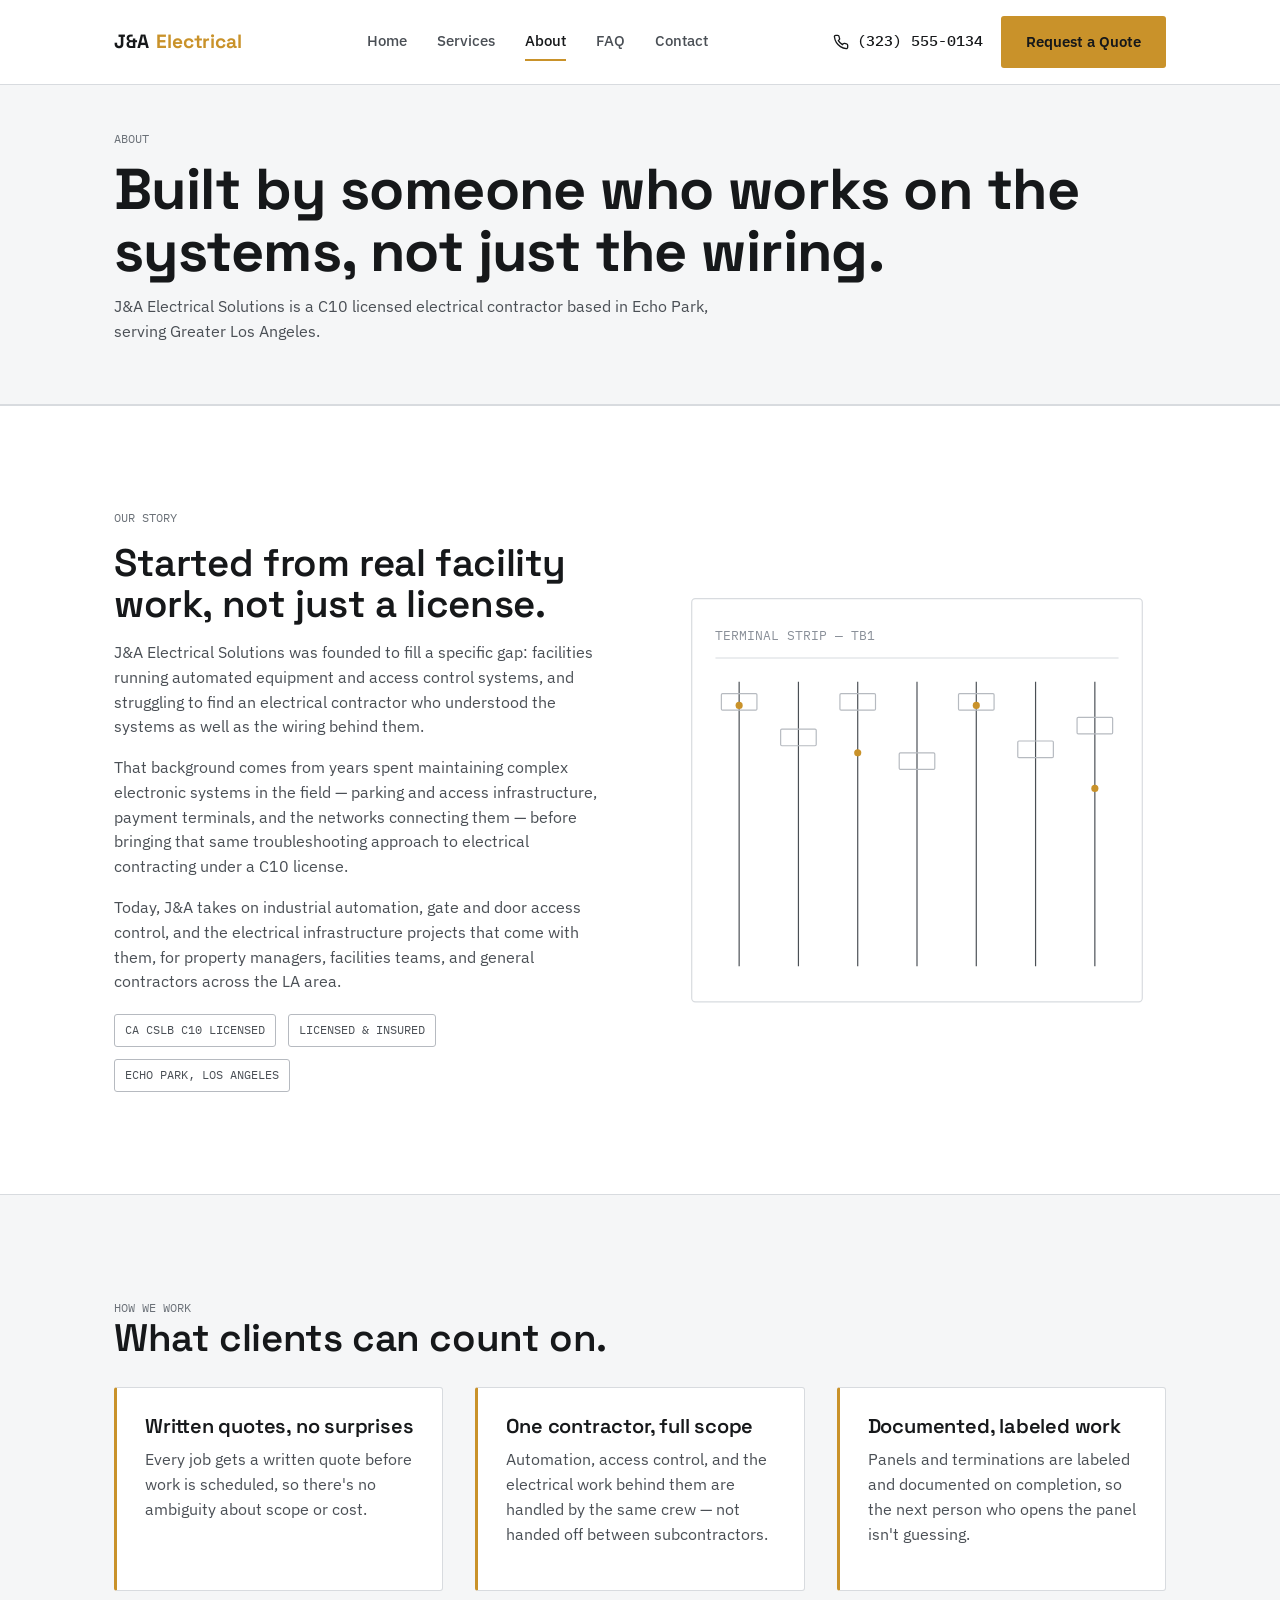
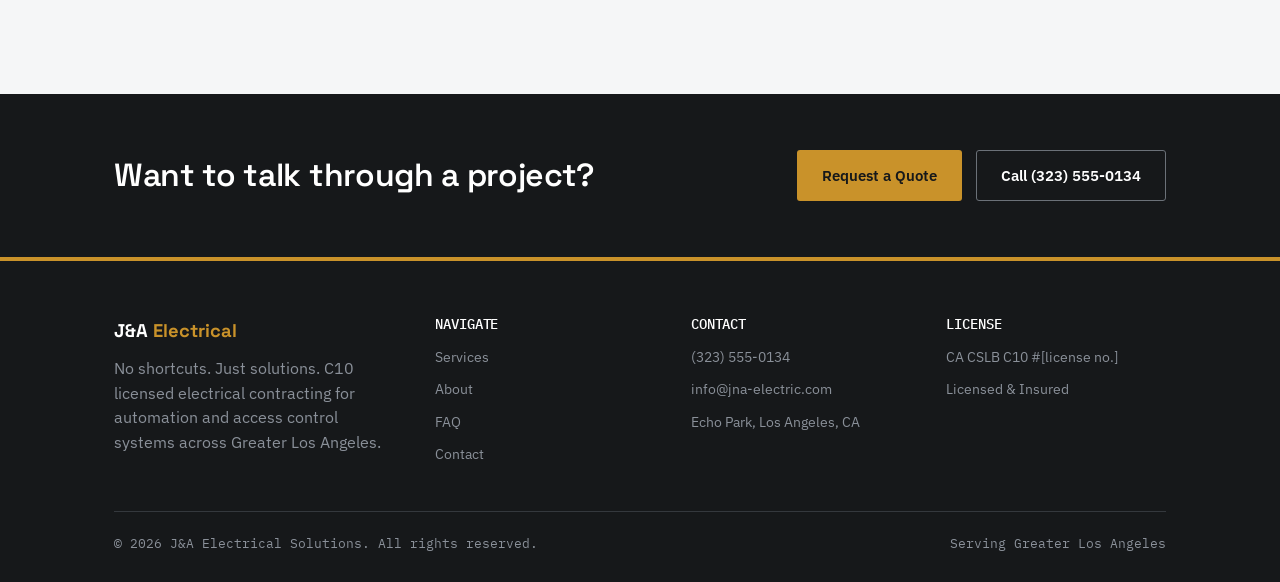
==== about.html @ b327a505 "JNA Website V2" ====
<!DOCTYPE html>
<html lang="en">
<head>
<meta charset="UTF-8">
<meta name="viewport" content="width=device-width, initial-scale=1.0">
<title>About | J&A Electrical Solutions</title>
<meta name="description" content="J&A Electrical Solutions is a C10 licensed electrical contractor in Echo Park, Los Angeles, specializing in industrial automation and access control systems.">
<link rel="preconnect" href="https://fonts.googleapis.com">
<link href="https://fonts.googleapis.com/css2?family=Space+Grotesk:wght@500;600;700&family=IBM+Plex+Sans:wght@400;500;600;700&family=IBM+Plex+Mono:wght@400;500&display=swap" rel="stylesheet">
<link rel="stylesheet" href="css/style.css">
</head>
<body>

<header class="site-header">
  <div class="header-bar">
    <a href="index.html" class="logo">J&amp;A <span>Electrical</span></a>
    <nav class="main-nav" aria-label="Primary">
      <a href="index.html">Home</a>
      <a href="services.html">Services</a>
      <a href="about.html" aria-current="page">About</a>
      <a href="faq.html">FAQ</a>
      <a href="contact.html">Contact</a>
    </nav>
    <div class="header-actions">
      <a class="call-link" href="tel:+13235550134">
        <svg viewBox="0 0 24 24" fill="none" stroke="currentColor" stroke-width="2"><path d="M22 16.92v3a2 2 0 0 1-2.18 2 19.79 19.79 0 0 1-8.63-3.07 19.5 19.5 0 0 1-6-6 19.79 19.79 0 0 1-3.07-8.67A2 2 0 0 1 4.11 2h3a2 2 0 0 1 2 1.72c.127.96.361 1.903.7 2.81a2 2 0 0 1-.45 2.11L8.09 9.91a16 16 0 0 0 6 6l1.27-1.27a2 2 0 0 1 2.11-.45c.907.339 1.85.573 2.81.7A2 2 0 0 1 22 16.92z"/></svg>
        (323) 555-0134
      </a>
      <a href="quote.html" class="btn btn-amber">Request a Quote</a>
      <button class="nav-toggle" aria-label="Toggle menu" aria-expanded="false">
        <svg viewBox="0 0 24 24" fill="none" stroke="currentColor" stroke-width="2"><line x1="3" y1="6" x2="21" y2="6"/><line x1="3" y1="12" x2="21" y2="12"/><line x1="3" y1="18" x2="21" y2="18"/></svg>
      </button>
    </div>
  </div>
</header>

<div class="page-head">
  <div class="container">
    <div class="eyebrow">ABOUT</div>
    <h1 style="margin-bottom: 12px;">Built by someone who works on the systems, not just the wiring.</h1>
    <p>J&amp;A Electrical Solutions is a C10 licensed electrical contractor based in Echo Park, serving Greater Los Angeles.</p>
  </div>
</div>

<section class="section section-top-rule">
  <div class="container split">
    <div>
      <div class="eyebrow" style="margin-bottom: 14px;">OUR STORY</div>
      <h2>Started from real facility work, not just a license.</h2>
      <p>J&amp;A Electrical Solutions was founded to fill a specific gap: facilities running automated equipment and access control systems, and struggling to find an electrical contractor who understood the systems as well as the wiring behind them.</p>
      <p>That background comes from years spent maintaining complex electronic systems in the field — parking and access infrastructure, payment terminals, and the networks connecting them — before bringing that same troubleshooting approach to electrical contracting under a C10 license.</p>
      <p>Today, J&amp;A takes on industrial automation, gate and door access control, and the electrical infrastructure projects that come with them, for property managers, facilities teams, and general contractors across the LA area.</p>
      <div class="badge-row">
        <span class="badge">CA CSLB C10 LICENSED</span>
        <span class="badge">LICENSED &amp; INSURED</span>
        <span class="badge">ECHO PARK, LOS ANGELES</span>
      </div>
    </div>
    <svg viewBox="0 0 420 380" fill="none" xmlns="http://www.w3.org/2000/svg" role="img" aria-label="Schematic diagram of a control terminal strip">
      <rect x="20" y="20" width="380" height="340" rx="3" stroke="#d8dbdf"/>
      <text x="40" y="55" fill="#8a9099" font-family="IBM Plex Mono" font-size="11">TERMINAL STRIP — TB1</text>
      <line x1="40" y1="70" x2="380" y2="70" stroke="#d8dbdf"/>
      <g stroke="#4a4f55">
        <line x1="60" y1="90" x2="60" y2="330"/>
        <line x1="110" y1="90" x2="110" y2="330"/>
        <line x1="160" y1="90" x2="160" y2="330"/>
        <line x1="210" y1="90" x2="210" y2="330"/>
        <line x1="260" y1="90" x2="260" y2="330"/>
        <line x1="310" y1="90" x2="310" y2="330"/>
        <line x1="360" y1="90" x2="360" y2="330"/>
      </g>
      <g fill="#c9922a" stroke="none">
        <circle cx="60" cy="110" r="3"/>
        <circle cx="160" cy="150" r="3"/>
        <circle cx="260" cy="110" r="3"/>
        <circle cx="360" cy="180" r="3"/>
      </g>
      <g stroke="#b6bac0">
        <rect x="45" y="100" width="30" height="14" rx="1"/>
        <rect x="95" y="130" width="30" height="14" rx="1"/>
        <rect x="145" y="100" width="30" height="14" rx="1"/>
        <rect x="195" y="150" width="30" height="14" rx="1"/>
        <rect x="245" y="100" width="30" height="14" rx="1"/>
        <rect x="295" y="140" width="30" height="14" rx="1"/>
        <rect x="345" y="120" width="30" height="14" rx="1"/>
      </g>
    </svg>
  </div>
</section>

<section class="section section--off section-top-rule">
  <div class="container">
    <div class="eyebrow">HOW WE WORK</div>
    <h2>What clients can count on.</h2>
    <div class="grid grid-3" style="margin-top: 28px;">
      <div class="panel panel-terminal">
        <h3>Written quotes, no surprises</h3>
        <p>Every job gets a written quote before work is scheduled, so there's no ambiguity about scope or cost.</p>
      </div>
      <div class="panel panel-terminal">
        <h3>One contractor, full scope</h3>
        <p>Automation, access control, and the electrical work behind them are handled by the same crew — not handed off between subcontractors.</p>
      </div>
      <div class="panel panel-terminal">
        <h3>Documented, labeled work</h3>
        <p>Panels and terminations are labeled and documented on completion, so the next person who opens the panel isn't guessing.</p>
      </div>
    </div>
  </div>
</section>

<section class="cta-band">
  <div class="container">
    <h2>Want to talk through a project?</h2>
    <div class="actions">
      <a href="quote.html" class="btn btn-amber">Request a Quote</a>
      <a href="tel:+13235550134" class="btn btn-outline">Call (323) 555-0134</a>
    </div>
  </div>
</section>

<footer class="site-footer">
  <div class="container">
    <div class="footer-grid">
      <div>
        <div class="footer-logo">J&amp;A <span>Electrical</span></div>
        <p style="color: var(--gray-400); max-width: 32ch;">No shortcuts. Just solutions. C10 licensed electrical contracting for automation and access control systems across Greater Los Angeles.</p>
      </div>
      <div>
        <h4>NAVIGATE</h4>
        <ul>
          <li><a href="services.html">Services</a></li>
          <li><a href="about.html">About</a></li>
          <li><a href="faq.html">FAQ</a></li>
          <li><a href="contact.html">Contact</a></li>
        </ul>
      </div>
      <div>
        <h4>CONTACT</h4>
        <ul>
          <li><a href="tel:+13235550134">(323) 555-0134</a></li>
          <li><a href="mailto:info@jna-electric.com">info@jna-electric.com</a></li>
          <li>Echo Park, Los Angeles, CA</li>
        </ul>
      </div>
      <div>
        <h4>LICENSE</h4>
        <ul>
          <li>CA CSLB C10 #[license no.]</li>
          <li>Licensed &amp; Insured</li>
        </ul>
      </div>
    </div>
    <div class="footer-bottom">
      <span>© 2026 J&amp;A Electrical Solutions. All rights reserved.</span>
      <span>Serving Greater Los Angeles</span>
    </div>
  </div>
</footer>

<div class="mobile-call-bar">
  <a class="call" href="tel:+13235550134">Call Now</a>
  <a class="quote" href="quote.html">Request Quote</a>
</div>

<script src="js/main.js"></script>
</body>
</html>
---- css/style.css ----
/* ============================================================
   J&A Electrical Solutions — Design System
   Concept: "Built like a schematic" — the visual language borrows
   from panel schedules and wiring diagrams: hairline connector
   rules, terminal-style markers, sharp engineered corners.
   Palette is near-monochrome (near-black / charcoal / grays / white)
   with a single restrained amber used only for action + emphasis.
   ============================================================ */

:root {
  /* Color */
  --near-black: #16181a;
  --charcoal: #24272b;
  --gray-800: #34383d;
  --gray-700: #4a4f55;
  --gray-500: #6b7178;
  --gray-400: #8a9099;
  --gray-300: #b6bac0;
  --gray-200: #d8dbdf;
  --gray-100: #eceef0;
  --off-white: #f5f6f7;
  --white: #ffffff;
  --amber: #c9922a;
  --amber-dark: #a97a20;
  --amber-tint: #f4e8d4;

  /* Type */
  --font-head: "Space Grotesk", "Arial Narrow", sans-serif;
  --font-body: "IBM Plex Sans", -apple-system, "Segoe UI", sans-serif;
  --font-mono: "IBM Plex Mono", ui-monospace, monospace;

  /* Layout */
  --max-w: 1180px;
  --gutter: clamp(20px, 5vw, 64px);
  --radius: 3px;
  --border: 1px solid var(--gray-200);
  --border-dark: 1px solid var(--gray-700);
}

* { box-sizing: border-box; }
html { scroll-behavior: smooth; }

body {
  margin: 0;
  font-family: var(--font-body);
  color: var(--near-black);
  background: var(--white);
  line-height: 1.55;
  -webkit-font-smoothing: antialiased;
}

h1, h2, h3, h4 {
  font-family: var(--font-head);
  font-weight: 600;
  line-height: 1.08;
  margin: 0 0 0.4em;
  letter-spacing: -0.01em;
}

h1 { font-size: clamp(2.3rem, 4.6vw, 3.6rem); font-weight: 700; }
h2 { font-size: clamp(1.7rem, 3vw, 2.4rem); }
h3 { font-size: 1.25rem; }

p { margin: 0 0 1em; color: var(--gray-700); max-width: 62ch; }

a { color: inherit; text-decoration: none; }

.container {
  max-width: var(--max-w);
  margin: 0 auto;
  padding: 0 var(--gutter);
}

img, svg { max-width: 100%; display: block; }

:focus-visible {
  outline: 2px solid var(--amber);
  outline-offset: 2px;
}

@media (prefers-reduced-motion: reduce) {
  * { animation: none !important; transition: none !important; }
  html { scroll-behavior: auto; }
}

/* ---------- Utility ---------- */
.eyebrow {
  font-family: var(--font-mono);
  font-size: 0.78rem;
  color: var(--gray-500);
}

.section {
  padding: clamp(56px, 8vw, 104px) 0;
}
.section--dark {
  background: var(--near-black);
  color: var(--gray-200);
}
.section--dark h2, .section--dark h3 { color: var(--white); }
.section--dark p { color: var(--gray-300); }
.section--off {
  background: var(--off-white);
}
.section-top-rule {
  border-top: var(--border);
}
.section--dark.section-top-rule { border-top: var(--border-dark); }

.grid {
  display: grid;
  gap: 32px;
}
.grid-2 { grid-template-columns: repeat(2, 1fr); }
.grid-3 { grid-template-columns: repeat(3, 1fr); }
.grid-4 { grid-template-columns: repeat(4, 1fr); }
@media (max-width: 900px) {
  .grid-2, .grid-3, .grid-4 { grid-template-columns: 1fr; }
}

/* ---------- Buttons ---------- */
.btn {
  display: inline-flex;
  align-items: center;
  gap: 8px;
  font-family: var(--font-body);
  font-weight: 600;
  font-size: 0.95rem;
  padding: 13px 24px;
  border-radius: var(--radius);
  border: 1px solid transparent;
  cursor: pointer;
  transition: background-color 0.15s ease, border-color 0.15s ease, color 0.15s ease;
}
.btn-amber {
  background: var(--amber);
  color: var(--near-black);
}
.btn-amber:hover { background: var(--amber-dark); }
.btn-outline {
  background: transparent;
  border-color: var(--gray-400);
  color: var(--near-black);
}
.btn-outline:hover { border-color: var(--near-black); }
.section--dark .btn-outline,
.hero .btn-outline,
.cta-band .btn-outline {
  border-color: var(--gray-500);
  color: var(--white);
}
.section--dark .btn-outline:hover,
.hero .btn-outline:hover,
.cta-band .btn-outline:hover { border-color: var(--white); }
.btn-block { width: 100%; justify-content: center; }

/* ---------- Header ---------- */
.site-header {
  position: sticky;
  top: 0;
  z-index: 40;
  background: var(--white);
  border-bottom: var(--border);
}
.header-bar {
  display: flex;
  align-items: center;
  justify-content: space-between;
  padding: 16px var(--gutter);
  max-width: var(--max-w);
  margin: 0 auto;
  gap: 24px;
}
.logo {
  font-family: var(--font-head);
  font-weight: 700;
  font-size: 1.2rem;
  letter-spacing: -0.01em;
  display: flex;
  align-items: baseline;
  gap: 8px;
  white-space: nowrap;
}
.logo span {
  color: var(--amber);
}
.main-nav {
  display: flex;
  align-items: center;
  gap: 30px;
}
.main-nav a {
  font-size: 0.95rem;
  font-weight: 500;
  color: var(--gray-700);
  padding: 6px 0;
  border-bottom: 2px solid transparent;
}
.main-nav a:hover, .main-nav a[aria-current="page"] {
  color: var(--near-black);
  border-bottom-color: var(--amber);
}
.header-actions {
  display: flex;
  align-items: center;
  gap: 18px;
}
.call-link {
  display: flex;
  align-items: center;
  gap: 8px;
  font-family: var(--font-mono);
  font-size: 0.92rem;
  font-weight: 500;
  color: var(--near-black);
}
.call-link svg { width: 16px; height: 16px; flex-shrink: 0; }
.nav-toggle {
  display: none;
  background: none;
  border: 1px solid var(--gray-300);
  border-radius: var(--radius);
  padding: 8px 10px;
  cursor: pointer;
}
.nav-toggle svg { width: 20px; height: 20px; }

@media (max-width: 860px) {
  .main-nav {
    position: fixed;
    inset: 65px 0 0 0;
    background: var(--white);
    flex-direction: column;
    align-items: flex-start;
    padding: 24px var(--gutter);
    gap: 4px;
    transform: translateY(-8px);
    opacity: 0;
    pointer-events: none;
    transition: opacity 0.15s ease, transform 0.15s ease;
    border-top: var(--border);
  }
  .main-nav.is-open {
    opacity: 1;
    transform: translateY(0);
    pointer-events: auto;
  }
  .main-nav a { width: 100%; padding: 12px 0; border-bottom: 1px solid var(--gray-100); }
  .nav-toggle { display: inline-flex; }
  /* Header call link + quote button are redundant with the sticky mobile
     call bar, and crowd the header at narrow widths — hide in favor of it. */
  .header-actions .call-link,
  .header-actions .btn-amber { display: none; }
}

/* ---------- Hero ---------- */
.hero {
  padding: clamp(48px, 8vw, 96px) 0 clamp(56px, 7vw, 88px);
  background: var(--near-black);
  color: var(--white);
  overflow: hidden;
}
.hero .container {
  display: grid;
  grid-template-columns: 1.05fr 0.95fr;
  gap: 48px;
  align-items: center;
}
@media (max-width: 900px) {
  .hero .container { grid-template-columns: 1fr; }
}
.hero-eyebrow {
  font-family: var(--font-mono);
  color: var(--amber);
  font-size: 0.82rem;
  margin-bottom: 16px;
}
.hero h1 { color: var(--white); }
.hero p.lead {
  color: var(--gray-300);
  font-size: 1.08rem;
  max-width: 46ch;
}
.hero-actions {
  display: flex;
  gap: 14px;
  flex-wrap: wrap;
  margin-top: 28px;
}
.hero-stats {
  display: flex;
  gap: 28px;
  margin-top: 44px;
  flex-wrap: wrap;
}
.hero-stat .num {
  font-family: var(--font-head);
  font-size: 1.5rem;
  color: var(--white);
}
.hero-stat .label {
  font-family: var(--font-mono);
  font-size: 0.76rem;
  color: var(--gray-400);
}
.hero-diagram { width: 100%; height: auto; }

/* ---------- Panels / cards (sharp, hairline, no shadow) ---------- */
.panel {
  border: var(--border);
  border-radius: var(--radius);
  padding: 28px;
  background: var(--white);
}
.panel-terminal {
  border-left: 3px solid var(--amber);
}
.section--dark .panel {
  border-color: var(--gray-700);
  background: var(--charcoal);
}
.panel h3 { margin-bottom: 10px; }
.panel .tag {
  font-family: var(--font-mono);
  font-size: 0.72rem;
  color: var(--gray-500);
  display: block;
  margin-bottom: 12px;
}

/* ---------- Breadcrumb / page header for interior pages ---------- */
.page-head {
  background: var(--off-white);
  border-bottom: var(--border);
  padding: 44px 0;
}
.page-head .eyebrow { margin-bottom: 10px; }
.page-head p { max-width: 60ch; }

/* ---------- Process / steps (legitimate sequence use of numbering) ---------- */
.steps {
  display: grid;
  grid-template-columns: repeat(4, 1fr);
  gap: 0;
  border: var(--border);
  border-radius: var(--radius);
  overflow: hidden;
}
.step {
  padding: 26px 24px;
  border-right: var(--border);
}
.step:last-child { border-right: none; }
.step .step-num {
  font-family: var(--font-mono);
  color: var(--amber);
  font-size: 0.85rem;
  display: block;
  margin-bottom: 10px;
}
@media (max-width: 900px) {
  .steps { grid-template-columns: 1fr; }
  .step { border-right: none; border-bottom: var(--border); }
  .step:last-child { border-bottom: none; }
}

/* ---------- Testimonials ---------- */
.testimonial {
  border: var(--border);
  border-radius: var(--radius);
  padding: 26px;
  background: var(--white);
  display: flex;
  flex-direction: column;
  height: 100%;
}
.testimonial blockquote {
  margin: 0 0 18px;
  font-size: 1.02rem;
  color: var(--near-black);
}
.testimonial cite {
  font-style: normal;
  font-family: var(--font-mono);
  font-size: 0.8rem;
  color: var(--gray-500);
  margin-top: auto;
}
.stars { color: var(--amber); letter-spacing: 2px; margin-bottom: 12px; font-size: 0.9rem; }

/* ---------- Form ---------- */
.form-panel {
  border: var(--border);
  border-radius: var(--radius);
  padding: clamp(24px, 4vw, 40px);
  background: var(--off-white);
}
.form-row {
  display: grid;
  grid-template-columns: 1fr 1fr;
  gap: 18px;
}
@media (max-width: 640px) {
  .form-row { grid-template-columns: 1fr; }
}
.field { margin-bottom: 18px; }
.field label {
  display: block;
  font-size: 0.85rem;
  font-weight: 600;
  margin-bottom: 6px;
  color: var(--near-black);
}
.field .hint {
  font-family: var(--font-mono);
  font-size: 0.72rem;
  color: var(--gray-500);
  margin-top: 4px;
}
.field input,
.field select,
.field textarea {
  width: 100%;
  font-family: var(--font-body);
  font-size: 0.95rem;
  padding: 11px 12px;
  border: 1px solid var(--gray-300);
  border-radius: var(--radius);
  background: var(--white);
  color: var(--near-black);
}
.field input:focus,
.field select:focus,
.field textarea:focus {
  border-color: var(--amber);
  outline: none;
  box-shadow: 0 0 0 3px var(--amber-tint);
}
fieldset {
  border: 1px solid var(--gray-300);
  border-radius: var(--radius);
  padding: 14px 16px 6px;
  margin: 0 0 18px;
}
fieldset legend {
  font-size: 0.85rem;
  font-weight: 600;
  padding: 0 6px;
}
.radio-row { display: flex; gap: 20px; flex-wrap: wrap; padding-bottom: 10px; }
.radio-row label {
  display: flex;
  align-items: center;
  gap: 7px;
  font-size: 0.9rem;
  font-weight: 400;
  color: var(--gray-700);
}
.radio-row input { width: auto; }
.urgency-note {
  display: none;
  margin-top: -6px;
  margin-bottom: 18px;
  padding: 10px 14px;
  border-left: 3px solid var(--amber);
  background: var(--amber-tint);
  font-size: 0.85rem;
  color: var(--gray-800);
}
.urgency-note.is-visible { display: block; }
.form-success {
  display: none;
  border: 1px solid var(--amber);
  background: var(--amber-tint);
  border-radius: var(--radius);
  padding: 22px;
  text-align: left;
}
.form-success.is-visible { display: block; }
.form-success h3 { margin-bottom: 6px; }

/* ---------- Map / service area ---------- */
.map-frame {
  border: var(--border);
  border-radius: var(--radius);
  overflow: hidden;
  height: 100%;
  min-height: 360px;
}
.map-frame iframe { width: 100%; height: 100%; min-height: 360px; border: 0; display: block; }
.area-list {
  columns: 2;
  column-gap: 24px;
  font-family: var(--font-mono);
  font-size: 0.86rem;
  color: var(--gray-600, var(--gray-700));
}
.area-list li { margin-bottom: 8px; break-inside: avoid; }

/* ---------- FAQ accordion ---------- */
.faq-item {
  border-bottom: var(--border);
}
.faq-item summary {
  cursor: pointer;
  list-style: none;
  padding: 20px 0;
  font-family: var(--font-head);
  font-weight: 600;
  font-size: 1.05rem;
  display: flex;
  justify-content: space-between;
  align-items: center;
  gap: 16px;
}
.faq-item summary::-webkit-details-marker { display: none; }
.faq-item summary .icon {
  flex-shrink: 0;
  width: 22px;
  height: 22px;
  border: 1px solid var(--gray-400);
  border-radius: 50%;
  display: flex;
  align-items: center;
  justify-content: center;
  font-family: var(--font-mono);
  font-size: 1rem;
  color: var(--gray-600, var(--gray-700));
}
.faq-item[open] summary .icon { background: var(--amber); border-color: var(--amber); color: var(--near-black); }
.faq-item[open] summary .icon::before { content: "\2212"; }
.faq-item summary .icon::before { content: "\002B"; }
.faq-item p { padding-bottom: 20px; }

/* ---------- CTA band ---------- */
.cta-band {
  background: var(--near-black);
  color: var(--white);
  padding: 56px 0;
}
.cta-band .container {
  display: flex;
  justify-content: space-between;
  align-items: center;
  gap: 24px;
  flex-wrap: wrap;
}
.cta-band h2 { margin: 0; color: var(--white); font-size: clamp(1.5rem, 3vw, 2rem); }
.cta-band .actions { display: flex; gap: 14px; flex-wrap: wrap; }

/* ---------- Footer ---------- */
.site-footer {
  background: var(--near-black);
  color: var(--gray-400);
  padding: 56px 0 28px;
  border-top: 4px solid var(--amber);
}
.footer-grid {
  display: grid;
  grid-template-columns: 1.3fr 1fr 1fr 1fr;
  gap: 36px;
  padding-bottom: 36px;
  border-bottom: 1px solid var(--gray-800);
}
@media (max-width: 800px) {
  .footer-grid { grid-template-columns: 1fr 1fr; }
}
.footer-grid h4 {
  color: var(--white);
  font-size: 0.85rem;
  font-family: var(--font-mono);
  font-weight: 500;
  margin-bottom: 14px;
}
.footer-grid ul { list-style: none; margin: 0; padding: 0; }
.footer-grid li { margin-bottom: 10px; font-size: 0.9rem; }
.footer-grid a:hover { color: var(--white); }
.footer-logo {
  font-family: var(--font-head);
  font-weight: 700;
  color: var(--white);
  font-size: 1.15rem;
  margin-bottom: 10px;
}
.footer-logo span { color: var(--amber); }
.footer-bottom {
  padding-top: 22px;
  display: flex;
  justify-content: space-between;
  flex-wrap: wrap;
  gap: 10px;
  font-size: 0.8rem;
  font-family: var(--font-mono);
}

/* ---------- Click-to-call sticky mobile bar ---------- */
.mobile-call-bar {
  display: none;
}
@media (max-width: 640px) {
  .mobile-call-bar {
    display: flex;
    position: fixed;
    bottom: 0; left: 0; right: 0;
    z-index: 50;
    background: var(--near-black);
    border-top: 1px solid var(--gray-700);
  }
  .mobile-call-bar a {
    flex: 1;
    text-align: center;
    padding: 14px 10px;
    font-weight: 600;
    font-size: 0.92rem;
    display: flex;
    align-items: center;
    justify-content: center;
    gap: 8px;
  }
  .mobile-call-bar a.call { color: var(--near-black); background: var(--amber); }
  .mobile-call-bar a.quote { color: var(--white); border-left: 1px solid var(--gray-700); }
  body { padding-bottom: 58px; }
}

/* ---------- Misc content pages ---------- */
.split { display: grid; grid-template-columns: 1fr 1fr; gap: 56px; align-items: center; }
@media (max-width: 900px) { .split { grid-template-columns: 1fr; } }
.kicker-rule {
  border: none;
  border-top: var(--border);
  margin: 0 0 40px;
}
.badge-row { display: flex; gap: 12px; flex-wrap: wrap; margin-top: 20px; }
.badge {
  font-family: var(--font-mono);
  font-size: 0.76rem;
  border: 1px solid var(--gray-300);
  border-radius: var(--radius);
  padding: 6px 10px;
  color: var(--gray-700);
}
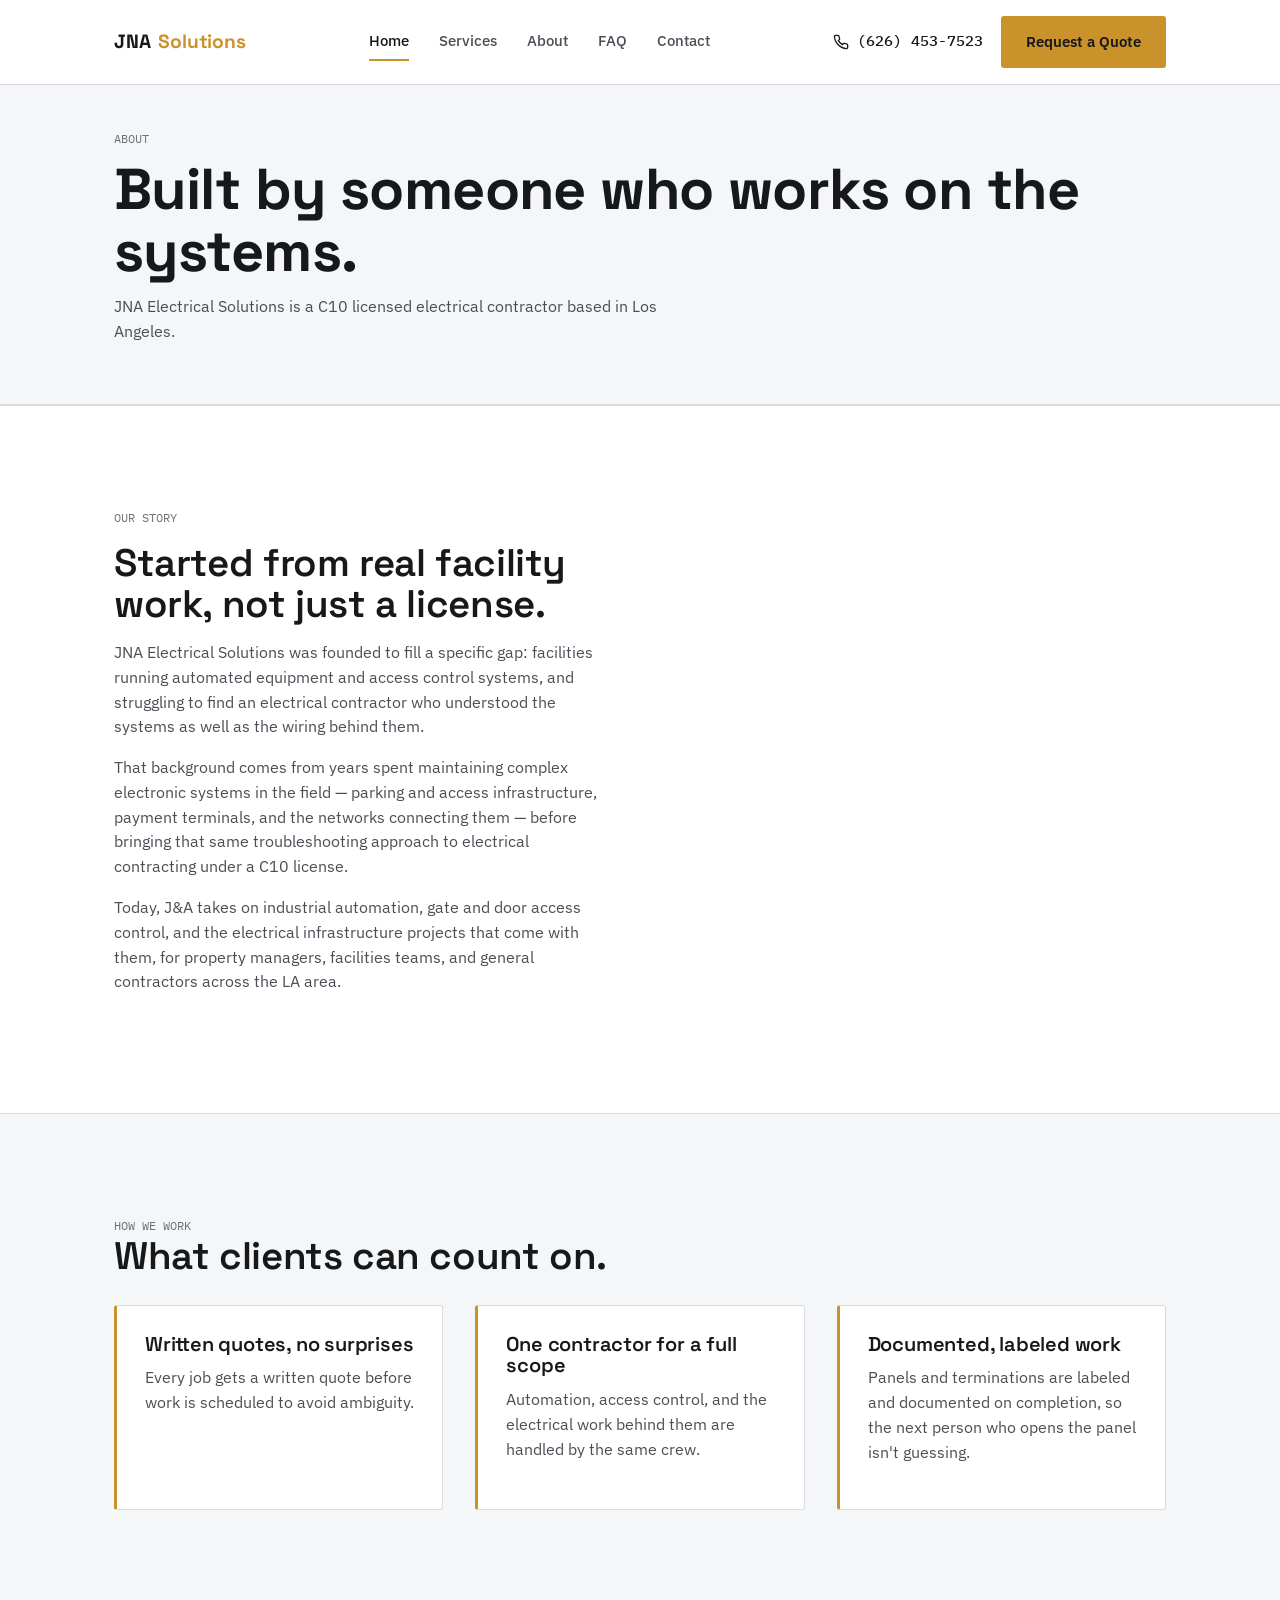
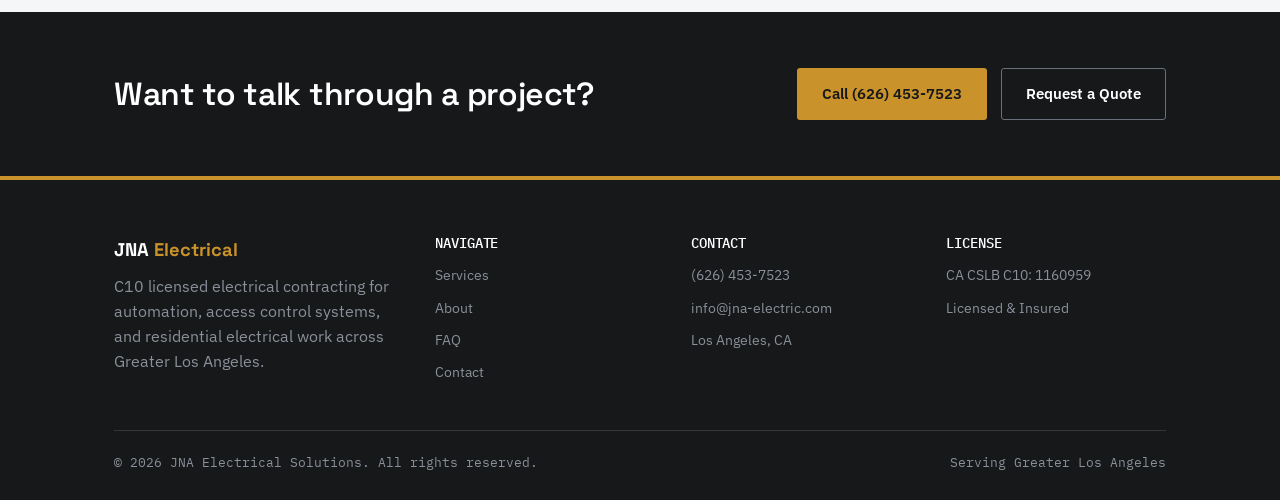
==== commit 815d5f37: "Update about.html" ====
--- a/about.html
+++ b/about.html
@@ -3,7 +3,7 @@
 <head>
 <meta charset="UTF-8">
 <meta name="viewport" content="width=device-width, initial-scale=1.0">
-<title>About | J&A Electrical Solutions</title>
+<title>About | JNA Electrical Solutions</title>
 <meta name="description" content="J&A Electrical Solutions is a C10 licensed electrical contractor in Echo Park, Los Angeles, specializing in industrial automation and access control systems.">
 <link rel="preconnect" href="https://fonts.googleapis.com">
 <link href="https://fonts.googleapis.com/css2?family=Space+Grotesk:wght@500;600;700&family=IBM+Plex+Sans:wght@400;500;600;700&family=IBM+Plex+Mono:wght@400;500&display=swap" rel="stylesheet">
@@ -13,18 +13,18 @@
 
 <header class="site-header">
   <div class="header-bar">
-    <a href="index.html" class="logo">J&amp;A <span>Electrical</span></a>
+    <a href="index.html" class="logo">JNA <span>Solutions</span></a>
     <nav class="main-nav" aria-label="Primary">
-      <a href="index.html">Home</a>
+      <a href="index.html" aria-current="page">Home</a>
       <a href="services.html">Services</a>
-      <a href="about.html" aria-current="page">About</a>
+      <a href="about.html">About</a>
       <a href="faq.html">FAQ</a>
       <a href="contact.html">Contact</a>
     </nav>
     <div class="header-actions">
-      <a class="call-link" href="tel:+13235550134">
+      <a class="call-link" href="tel:+16264537523">
         <svg viewBox="0 0 24 24" fill="none" stroke="currentColor" stroke-width="2"><path d="M22 16.92v3a2 2 0 0 1-2.18 2 19.79 19.79 0 0 1-8.63-3.07 19.5 19.5 0 0 1-6-6 19.79 19.79 0 0 1-3.07-8.67A2 2 0 0 1 4.11 2h3a2 2 0 0 1 2 1.72c.127.96.361 1.903.7 2.81a2 2 0 0 1-.45 2.11L8.09 9.91a16 16 0 0 0 6 6l1.27-1.27a2 2 0 0 1 2.11-.45c.907.339 1.85.573 2.81.7A2 2 0 0 1 22 16.92z"/></svg>
-        (323) 555-0134
+        (626) 453-7523
       </a>
       <a href="quote.html" class="btn btn-amber">Request a Quote</a>
       <button class="nav-toggle" aria-label="Toggle menu" aria-expanded="false">
@@ -37,8 +37,8 @@
 <div class="page-head">
   <div class="container">
     <div class="eyebrow">ABOUT</div>
-    <h1 style="margin-bottom: 12px;">Built by someone who works on the systems, not just the wiring.</h1>
-    <p>J&amp;A Electrical Solutions is a C10 licensed electrical contractor based in Echo Park, serving Greater Los Angeles.</p>
+    <h1 style="margin-bottom: 12px;">Built by someone who works on the systems.</h1>
+    <p>JNA Electrical Solutions is a C10 licensed electrical contractor based in Los Angeles.</p>
   </div>
 </div>
 
@@ -47,16 +47,16 @@
     <div>
       <div class="eyebrow" style="margin-bottom: 14px;">OUR STORY</div>
       <h2>Started from real facility work, not just a license.</h2>
-      <p>J&amp;A Electrical Solutions was founded to fill a specific gap: facilities running automated equipment and access control systems, and struggling to find an electrical contractor who understood the systems as well as the wiring behind them.</p>
+      <p>JNA Electrical Solutions was founded to fill a specific gap: facilities running automated equipment and access control systems, and struggling to find an electrical contractor who understood the systems as well as the wiring behind them.</p>
       <p>That background comes from years spent maintaining complex electronic systems in the field — parking and access infrastructure, payment terminals, and the networks connecting them — before bringing that same troubleshooting approach to electrical contracting under a C10 license.</p>
       <p>Today, J&amp;A takes on industrial automation, gate and door access control, and the electrical infrastructure projects that come with them, for property managers, facilities teams, and general contractors across the LA area.</p>
-      <div class="badge-row">
+      <!-- <div class="badge-row">
         <span class="badge">CA CSLB C10 LICENSED</span>
         <span class="badge">LICENSED &amp; INSURED</span>
         <span class="badge">ECHO PARK, LOS ANGELES</span>
-      </div>
+      </div> -->
     </div>
-    <svg viewBox="0 0 420 380" fill="none" xmlns="http://www.w3.org/2000/svg" role="img" aria-label="Schematic diagram of a control terminal strip">
+    <!-- <svg viewBox="0 0 420 380" fill="none" xmlns="http://www.w3.org/2000/svg" role="img" aria-label="Schematic diagram of a control terminal strip">
       <rect x="20" y="20" width="380" height="340" rx="3" stroke="#d8dbdf"/>
       <text x="40" y="55" fill="#8a9099" font-family="IBM Plex Mono" font-size="11">TERMINAL STRIP — TB1</text>
       <line x1="40" y1="70" x2="380" y2="70" stroke="#d8dbdf"/>
@@ -84,7 +84,7 @@
         <rect x="295" y="140" width="30" height="14" rx="1"/>
         <rect x="345" y="120" width="30" height="14" rx="1"/>
       </g>
-    </svg>
+    </svg> -->
   </div>
 </section>
 
@@ -95,11 +95,11 @@
     <div class="grid grid-3" style="margin-top: 28px;">
       <div class="panel panel-terminal">
         <h3>Written quotes, no surprises</h3>
-        <p>Every job gets a written quote before work is scheduled, so there's no ambiguity about scope or cost.</p>
+        <p>Every job gets a written quote before work is scheduled to avoid ambiguity.</p>
       </div>
       <div class="panel panel-terminal">
-        <h3>One contractor, full scope</h3>
-        <p>Automation, access control, and the electrical work behind them are handled by the same crew — not handed off between subcontractors.</p>
+        <h3>One contractor for a full scope</h3>
+        <p>Automation, access control, and the electrical work behind them are handled by the same crew.</p>
       </div>
       <div class="panel panel-terminal">
         <h3>Documented, labeled work</h3>
@@ -113,8 +113,8 @@
   <div class="container">
     <h2>Want to talk through a project?</h2>
     <div class="actions">
-      <a href="quote.html" class="btn btn-amber">Request a Quote</a>
-      <a href="tel:+13235550134" class="btn btn-outline">Call (323) 555-0134</a>
+      <a href="tel:+16264537523" class="btn btn-amber">Call (626) 453-7523</a>
+      <a href="quote.html" class="btn btn-outline">Request a Quote</a>
     </div>
   </div>
 </section>
@@ -123,8 +123,8 @@
   <div class="container">
     <div class="footer-grid">
       <div>
-        <div class="footer-logo">J&amp;A <span>Electrical</span></div>
-        <p style="color: var(--gray-400); max-width: 32ch;">No shortcuts. Just solutions. C10 licensed electrical contracting for automation and access control systems across Greater Los Angeles.</p>
+        <div class="footer-logo">JNA <span>Electrical</span></div>
+        <p style="color: var(--gray-400); max-width: 32ch;">C10 licensed electrical contracting for automation, access control systems, and residential electrical work across Greater Los Angeles.</p>
       </div>
       <div>
         <h4>NAVIGATE</h4>
@@ -138,28 +138,28 @@
       <div>
         <h4>CONTACT</h4>
         <ul>
-          <li><a href="tel:+13235550134">(323) 555-0134</a></li>
+          <li><a href="tel:+16264537523">(626) 453-7523</a></li>
           <li><a href="mailto:info@jna-electric.com">info@jna-electric.com</a></li>
-          <li>Echo Park, Los Angeles, CA</li>
+          <li>Los Angeles, CA</li>
         </ul>
       </div>
       <div>
         <h4>LICENSE</h4>
         <ul>
-          <li>CA CSLB C10 #[license no.]</li>
+          <li>CA CSLB C10: 1160959</li>
           <li>Licensed &amp; Insured</li>
         </ul>
       </div>
     </div>
     <div class="footer-bottom">
-      <span>© 2026 J&amp;A Electrical Solutions. All rights reserved.</span>
+      <span>© 2026 JNA Electrical Solutions. All rights reserved.</span>
       <span>Serving Greater Los Angeles</span>
     </div>
   </div>
 </footer>
 
 <div class="mobile-call-bar">
-  <a class="call" href="tel:+13235550134">Call Now</a>
+  <a class="call" href="tel:+16264537523">Call Now</a>
   <a class="quote" href="quote.html">Request Quote</a>
 </div>
 
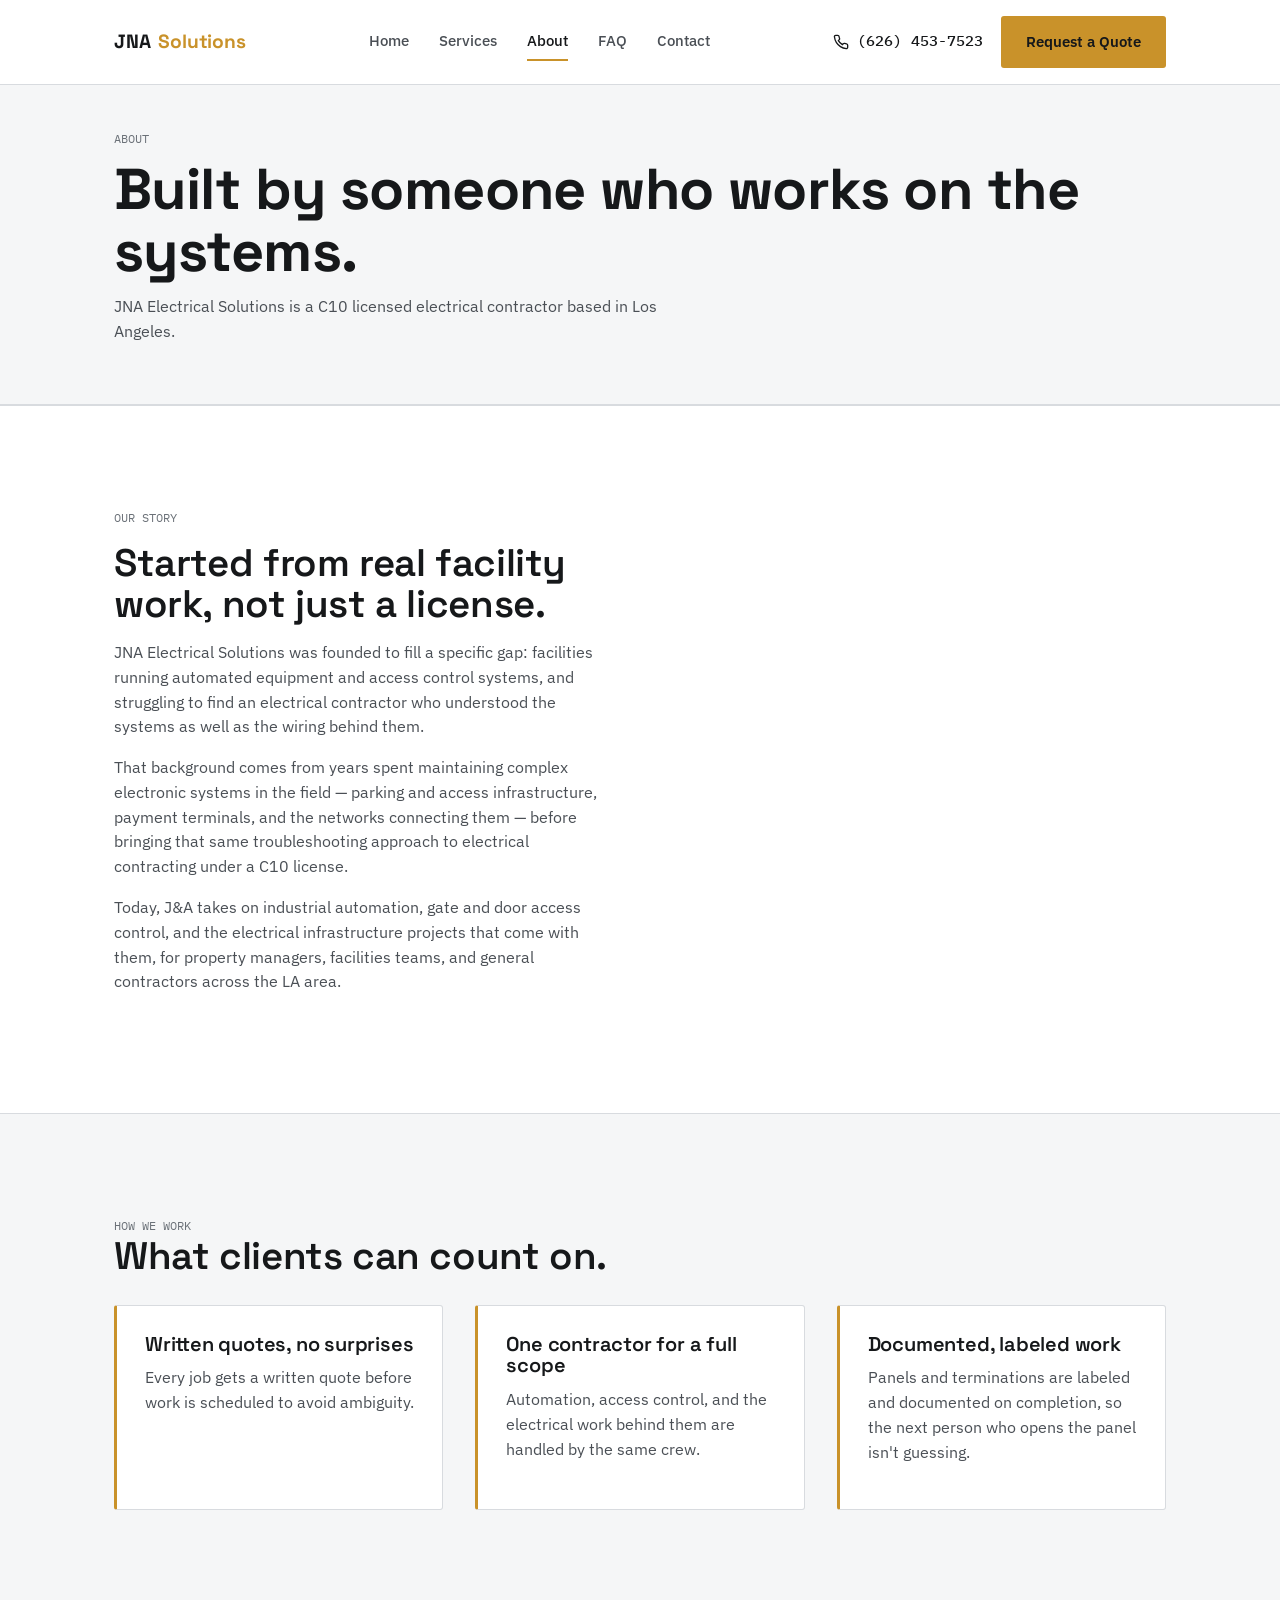
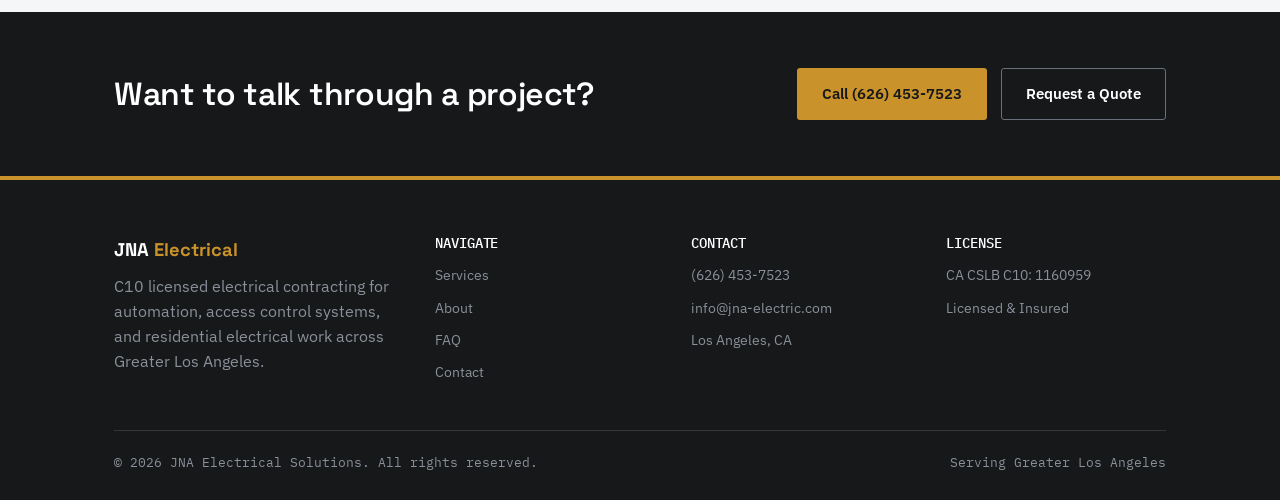
==== commit 51ad948a: "Update navigation links in about.html" ====
--- a/about.html
+++ b/about.html
@@ -15,9 +15,9 @@
   <div class="header-bar">
     <a href="index.html" class="logo">JNA <span>Solutions</span></a>
     <nav class="main-nav" aria-label="Primary">
-      <a href="index.html" aria-current="page">Home</a>
+      <a href="index.html">Home</a>
       <a href="services.html">Services</a>
-      <a href="about.html">About</a>
+      <a href="about.html" aria-current="page">About</a>
       <a href="faq.html">FAQ</a>
       <a href="contact.html">Contact</a>
     </nav>
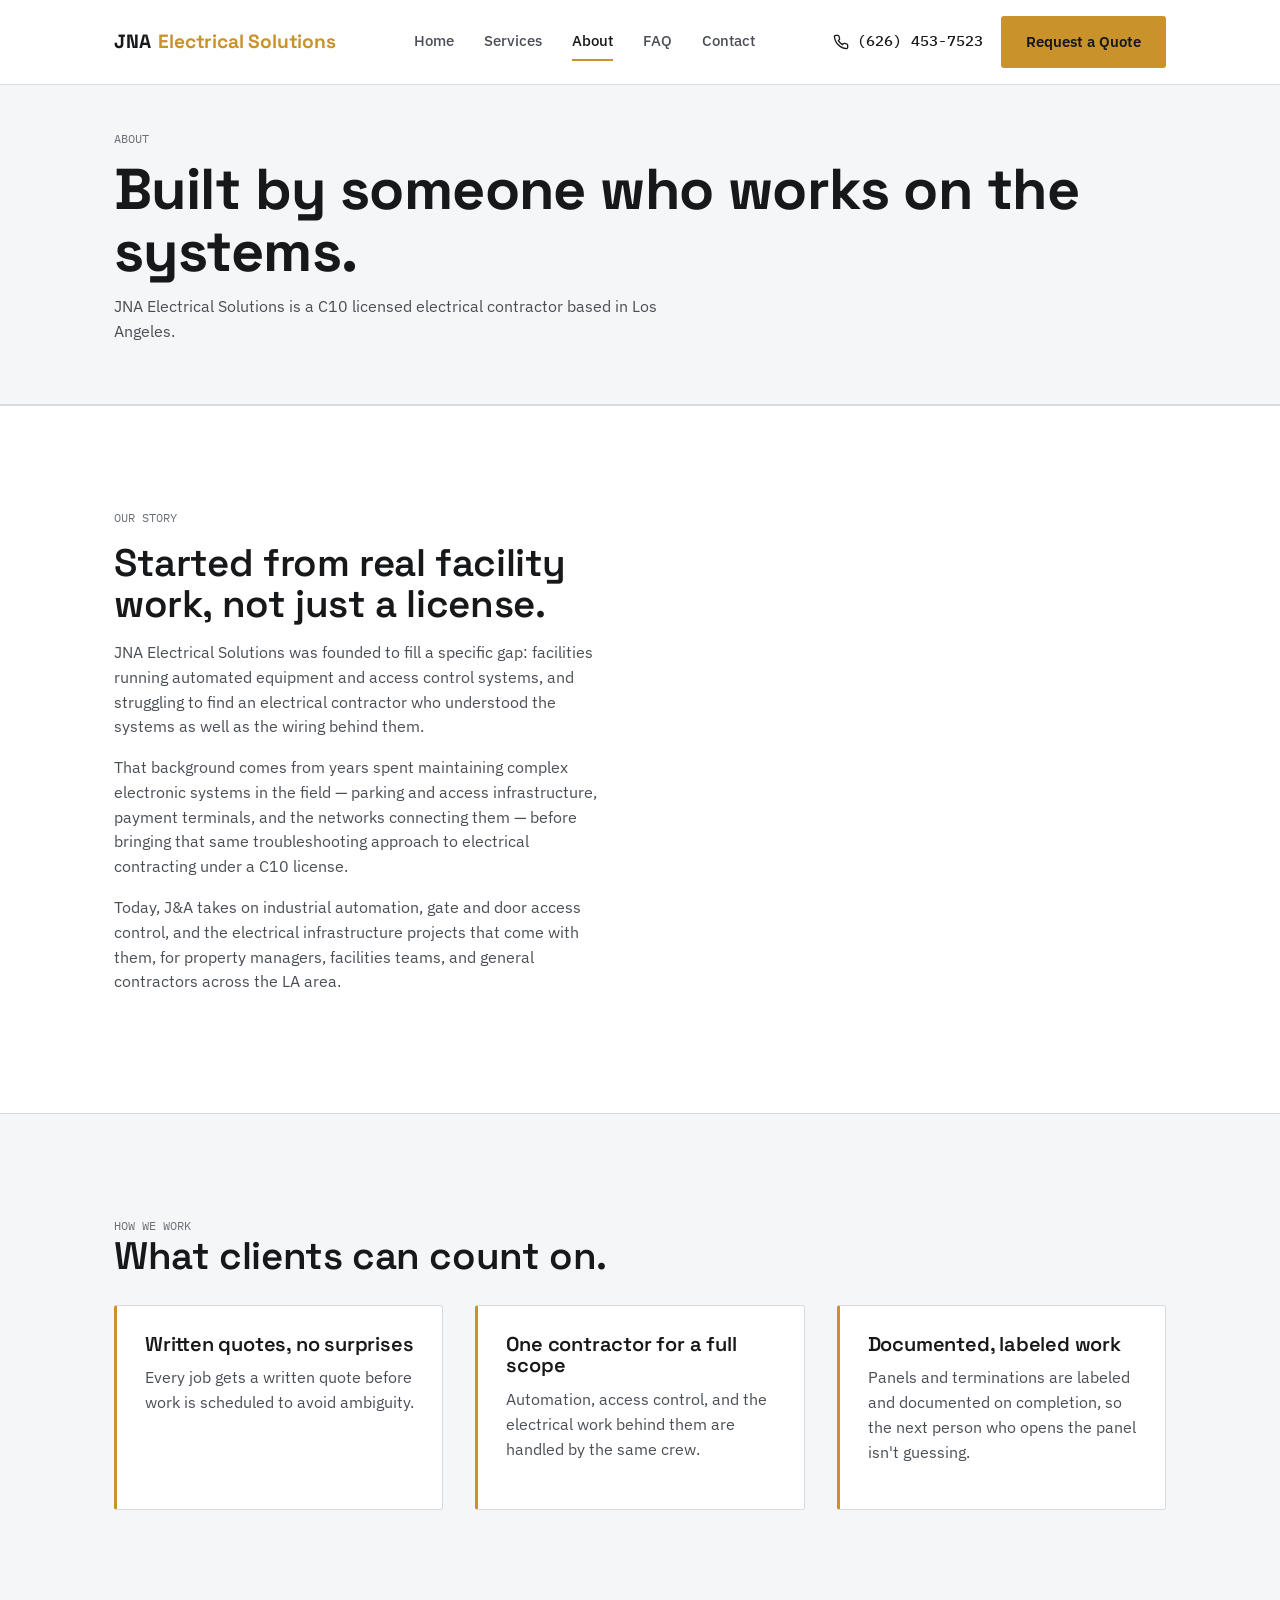
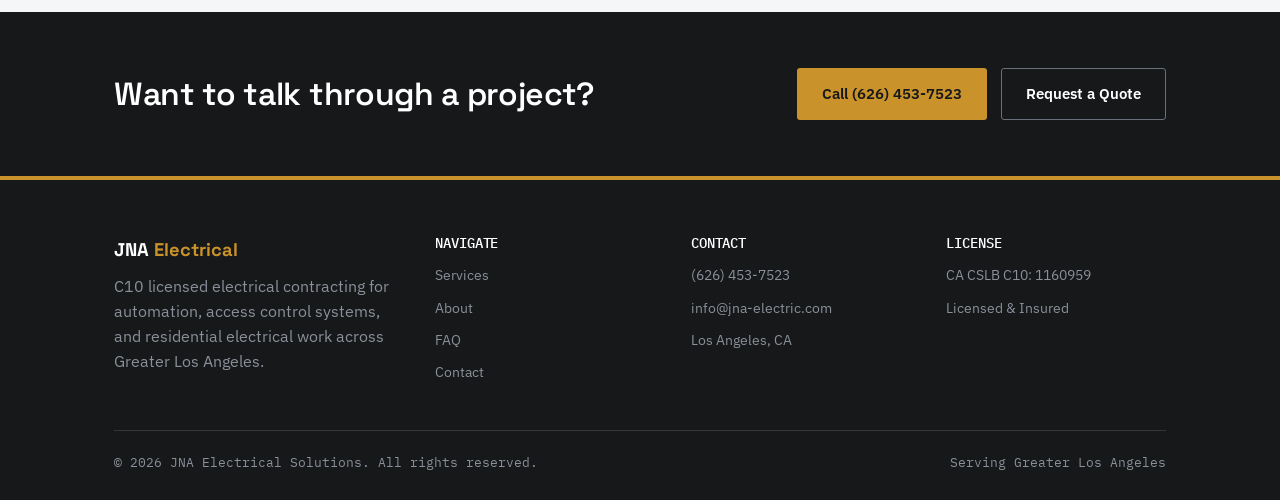
==== commit b0081149: "Update about.html" ====
--- a/about.html
+++ b/about.html
@@ -13,7 +13,7 @@
 
 <header class="site-header">
   <div class="header-bar">
-    <a href="index.html" class="logo">JNA <span>Solutions</span></a>
+    <a href="index.html" class="logo">JNA <span>Electrical Solutions</span></a>
     <nav class="main-nav" aria-label="Primary">
       <a href="index.html">Home</a>
       <a href="services.html">Services</a>
